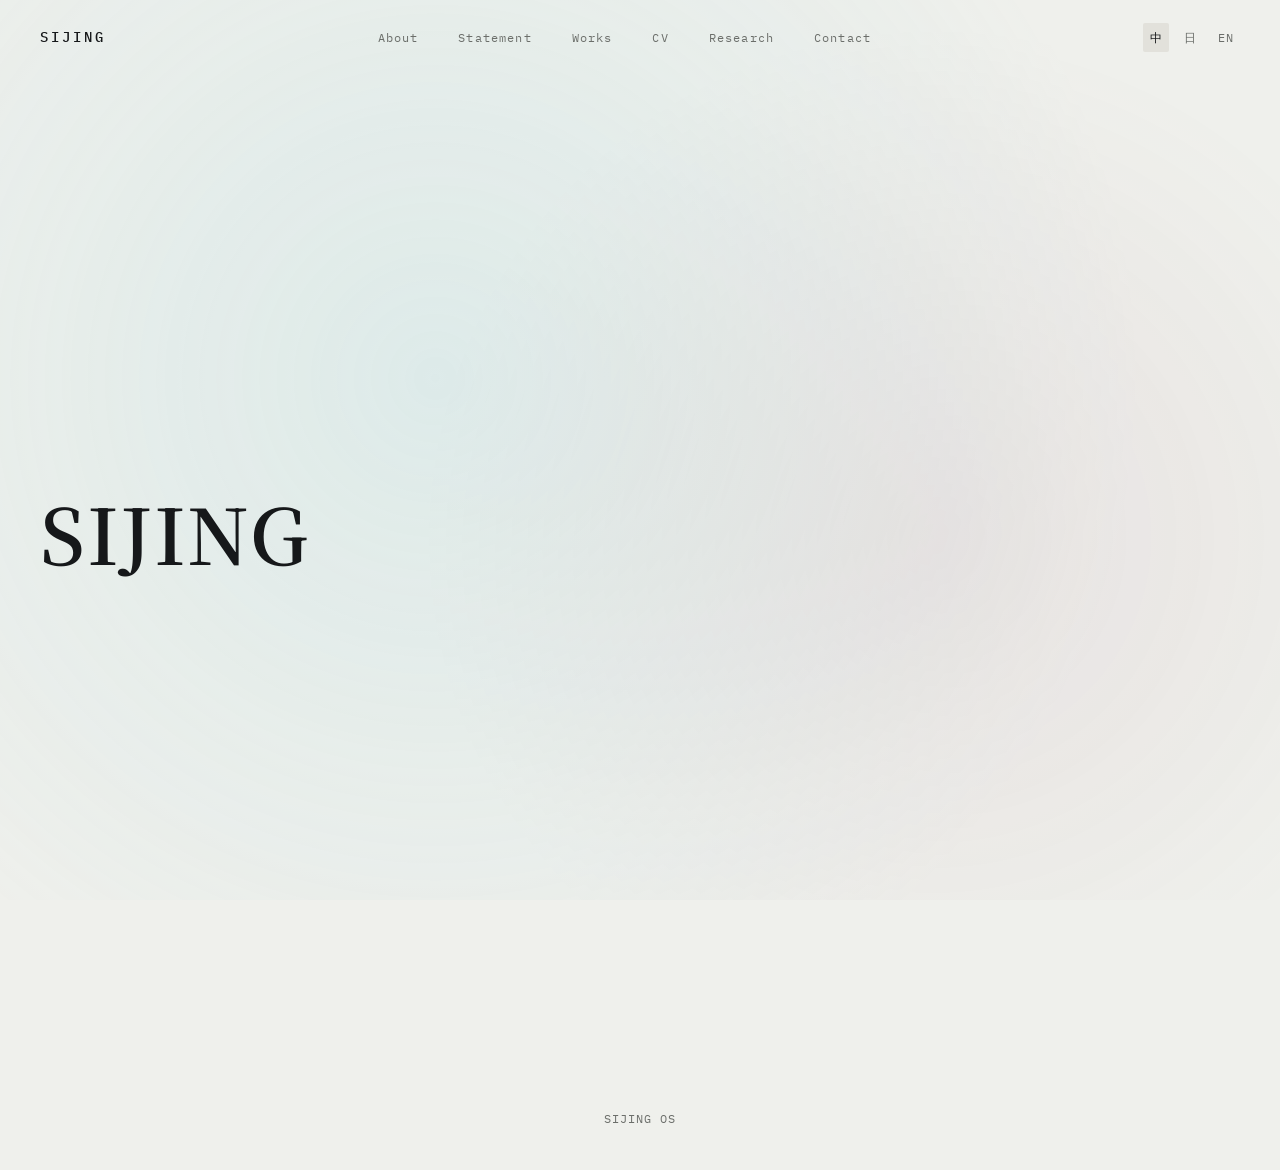
==== index.html @ f117e808 "Add files via upload" ====
<!DOCTYPE html>
<html lang="zh-CN" data-lang="zh">
<head>
<meta charset="UTF-8">
<meta name="viewport" content="width=device-width, initial-scale=1.0">
<title>SIJING</title>
<meta name="description" content="Artist portfolio — works, statement, CV and research.">
<link rel="icon" type="image/svg+xml" href="assets/favicon.svg">

<link rel="preconnect" href="https://fonts.googleapis.com">
<link rel="preconnect" href="https://fonts.gstatic.com" crossorigin>
<link href="https://fonts.googleapis.com/css2?family=Noto+Serif:wght@400;600;700&family=Noto+Serif+SC:wght@400;600;700&family=Noto+Serif+JP:wght@400;600;700&family=IBM+Plex+Mono:wght@400;500;600&display=swap" rel="stylesheet">
<link rel="stylesheet" href="style.css">
</head>
<body data-lang="zh">

<canvas id="horizon-field" aria-hidden="true"></canvas>

<header class="site-header">
  <a href="#/" class="site-mark">SIJING</a>

  <button class="nav-toggle" aria-label="Menu">
    <span></span><span></span><span></span>
  </button>

  <nav class="site-nav">
    <a href="#/about" data-route="about">About</a>
    <a href="#/statement" data-route="statement">Statement</a>
    <a href="#/works" data-route="works">Works</a>
    <a href="#/cv" data-route="cv">CV</a>
    <a href="#/research" data-route="research">Research</a>
    <a href="#/contact" data-route="contact">Contact</a>
  </nav>

  <div class="lang-switch">
    <button data-lang-btn="zh">中</button>
    <button data-lang-btn="jp">日</button>
    <button data-lang-btn="en">EN</button>
  </div>
</header>

<main id="view-root">

  <section data-view="home">
    <div class="container">
      <div class="hero" id="home-content"></div>
    </div>
  </section>

  <section data-view="about" hidden>
    <div class="container">
      <h1 class="view-heading eyebrow" data-i18n-heading="about"></h1>
      <div class="horizon-rule horizon-rule--tight"></div>
      <div class="prose" id="about-content"></div>
    </div>
  </section>

  <section data-view="statement" hidden>
    <div class="container">
      <h1 class="view-heading eyebrow" data-i18n-heading="statement"></h1>
      <div class="horizon-rule horizon-rule--tight"></div>
      <div class="prose" id="statement-content"></div>
    </div>
  </section>

  <section data-view="works" hidden>
    <div class="container">
      <h1 class="view-heading eyebrow" data-i18n-heading="works"></h1>
      <div class="horizon-rule horizon-rule--tight"></div>
      <div id="works-list"></div>
    </div>
  </section>

  <section data-view="work-detail" hidden>
    <div class="container">
      <div id="work-detail-content"></div>
    </div>
  </section>

  <section data-view="cv" hidden>
    <div class="container">
      <h1 class="view-heading eyebrow" data-i18n-heading="cv"></h1>
      <div class="horizon-rule horizon-rule--tight"></div>
      <div id="cv-list"></div>
    </div>
  </section>

  <section data-view="research" hidden>
    <div class="container">
      <h1 class="view-heading eyebrow" data-i18n-heading="research"></h1>
      <div class="horizon-rule horizon-rule--tight"></div>
      <div class="prose" id="research-content"></div>
    </div>
  </section>

  <section data-view="contact" hidden>
    <div class="container">
      <h1 class="view-heading eyebrow" data-i18n-heading="contact"></h1>
      <div class="horizon-rule horizon-rule--tight"></div>
      <div class="prose" id="contact-content"></div>
      <div class="contact-links" id="contact-links"></div>
    </div>
  </section>

</main>

<footer class="site-footer">SIJING OS</footer>

<script src="script.js"></script>
</body>
</html>
---- style.css ----
/* ==========================================================================
   SIJING — design tokens & stylesheet

   Reference weighting: 70% Sugimoto (quiet, grey, horizon lines, long
   exposure) / 20% teamLab (drifting light, gentle response to the cursor)
   / 10% Nara (one warm, hand-felt note against all the grey).

   The recurring "horizon line" — a thin rule with a soft glow at its
   center — is both the signature visual device AND a structural divider.
   It is used because Sugimoto's seascapes are literally a horizon line,
   not as decoration for its own sake.
   ========================================================================== */

:root {
  /* ---- color: 6 named tokens ---- */
  --ink: #16181A;          /* primary text — deep silver-gelatin black */
  --paper: #EFF0EC;        /* background — gallery-wall grey-white */
  --surface: #E2E1DB;      /* hairlines, cards, dividers */
  --mist: #6B6E6A;         /* secondary text / meta */
  --light: #8FD4DE;        /* teamLab note — decorative glow/gradient ONLY, never text */
  --warmth: #A15D75;       /* Nara note — sparing accent, active states, stamp */

  --ink-rgb: 22, 24, 26;
  --light-rgb: 143, 212, 222;
  --warmth-rgb: 161, 93, 117;

  /* ---- type ---- */
  --font-serif: "Noto Serif SC", "Noto Serif", serif;
  --font-mono: "IBM Plex Mono", ui-monospace, SFMono-Regular, Menlo, monospace;

  --text-xs: 0.72rem;
  --text-sm: 0.85rem;
  --text-base: 1rem;
  --text-md: 1.2rem;
  --text-lg: 1.6rem;
  --text-xl: clamp(1.9rem, 1.4rem + 2vw, 3rem);
  --text-2xl: clamp(2.6rem, 1.6rem + 4vw, 5.2rem);

  /* ---- space (generous, museum-quiet) ---- */
  --sp-1: 0.5rem;
  --sp-2: 1rem;
  --sp-3: 1.6rem;
  --sp-4: 2.5rem;
  --sp-5: 4rem;
  --sp-6: 6.5rem;
  --sp-7: 10rem;

  --measure: 34em;         /* comfortable reading width for prose */
  --container: 1360px;
  --header-h: 4.75rem;

  --ease: cubic-bezier(0.16, 1, 0.3, 1);
}

/* language-scoped serif so shared CJK ideographs use the right regional
   glyph shapes instead of borrowing Chinese-style forms for Japanese text */
[data-lang="jp"] { --font-serif: "Noto Serif JP", "Noto Serif", serif; }
[data-lang="en"] { --font-serif: "Noto Serif", "Noto Serif SC", serif; }

/* ==========================================================================
   Reset
   ========================================================================== */

*, *::before, *::after { box-sizing: border-box; }
html, body, h1, h2, h3, h4, p, dl, dd, dt, figure { margin: 0; }
html { -webkit-text-size-adjust: 100%; }
body {
  background: var(--paper);
  color: var(--ink);
  font-family: var(--font-serif);
  font-size: var(--text-base);
  line-height: 1.9;
  min-height: 100svh;
  -webkit-font-smoothing: antialiased;
}
img { display: block; max-width: 100%; }
a { color: inherit; text-decoration: none; }
button { font: inherit; color: inherit; background: none; border: 0; cursor: pointer; }
input, textarea, select { font: inherit; color: inherit; }
ul { list-style: none; padding: 0; }

:focus-visible {
  outline: 1.5px solid var(--warmth);
  outline-offset: 3px;
}

@media (prefers-reduced-motion: reduce) {
  *, *::before, *::after {
    animation-duration: 0.01ms !important;
    animation-iteration-count: 1 !important;
    transition-duration: 0.01ms !important;
    scroll-behavior: auto !important;
  }
}

/* ==========================================================================
   Utility type
   ========================================================================== */

.mono {
  font-family: var(--font-mono);
  letter-spacing: 0.08em;
  text-transform: uppercase;
}
[data-lang="zh"] .mono, [data-lang="jp"] .mono { letter-spacing: 0.02em; }

.eyebrow {
  font-family: var(--font-mono);
  font-size: var(--text-xs);
  color: var(--mist);
  letter-spacing: 0.14em;
  text-transform: uppercase;
}
[data-lang="zh"] .eyebrow, [data-lang="jp"] .eyebrow { letter-spacing: 0.04em; }

.prose { max-width: var(--measure); font-size: var(--text-md); }
.prose p { margin: 0 0 1.3em; }
.prose p:last-child { margin-bottom: 0; }
.prose h2, .prose h3 { font-weight: 600; margin: 1.6em 0 0.7em; line-height: 1.4; }

/* ==========================================================================
   Horizon field — the signature: a slow drifting light behind the page,
   and a thin glowing rule reused as the section divider.
   ========================================================================== */

#horizon-field {
  position: fixed;
  inset: 0;
  width: 100%;
  height: 100%;
  z-index: 0;
  pointer-events: none;
  opacity: 0.55;
}

.horizon-rule {
  position: relative;
  height: 1px;
  width: 100%;
  background: linear-gradient(
    to right,
    transparent 0%,
    var(--surface) 15%,
    var(--surface) 85%,
    transparent 100%
  );
  margin: var(--sp-5) 0;
}
.horizon-rule::after {
  content: "";
  position: absolute;
  left: 50%;
  top: 50%;
  width: 5px;
  height: 5px;
  background: var(--ink);
  border-radius: 50%;
  transform: translate(-50%, -50%);
}
.horizon-rule--tight { margin: var(--sp-3) 0; }

/* ==========================================================================
   Header / Nav
   ========================================================================== */

.site-header {
  position: sticky;
  top: 0;
  z-index: 40;
  display: flex;
  align-items: center;
  justify-content: space-between;
  height: var(--header-h);
  padding: 0 var(--sp-4);
  background: rgba(var(--ink-rgb), 0);
  backdrop-filter: blur(0px);
  border-bottom: 1px solid transparent;
  transition: background 0.4s var(--ease), border-color 0.4s var(--ease), backdrop-filter 0.4s var(--ease);
}
.site-header.is-scrolled {
  background: rgba(239, 240, 236, 0.82);
  backdrop-filter: blur(10px);
  border-bottom-color: var(--surface);
}

.site-mark {
  font-family: var(--font-mono);
  font-size: var(--text-sm);
  font-weight: 500;
  letter-spacing: 0.22em;
}

.site-nav {
  display: flex;
  gap: var(--sp-4);
}
.site-nav a {
  font-family: var(--font-mono);
  font-size: var(--text-xs);
  letter-spacing: 0.1em;
  color: var(--mist);
  position: relative;
  padding: 0.3em 0;
  transition: color 0.25s var(--ease);
}
.site-nav a:hover { color: var(--ink); }
.site-nav a.is-active { color: var(--ink); }
.site-nav a.is-active::after {
  content: "";
  position: absolute;
  left: 0; right: 0; bottom: -2px;
  height: 1px;
  background: var(--warmth);
}

.lang-switch {
  display: flex;
  align-items: center;
  gap: var(--sp-1);
  font-family: var(--font-mono);
  font-size: var(--text-xs);
}
.lang-switch button {
  padding: 0.35em 0.6em;
  color: var(--mist);
  letter-spacing: 0.04em;
  border-radius: 2px;
  transition: color 0.2s var(--ease), background 0.2s var(--ease);
}
.lang-switch button:hover { color: var(--ink); }
.lang-switch button.is-active { color: var(--ink); background: var(--surface); }

.nav-toggle {
  display: none;
  flex-direction: column;
  gap: 4px;
  padding: 0.5em;
}
.nav-toggle span { width: 20px; height: 1px; background: var(--ink); display: block; }

/* ==========================================================================
   Layout shell
   ========================================================================== */

main#view-root {
  position: relative;
  z-index: 1;
  min-height: calc(100svh - var(--header-h));
}

.container {
  max-width: var(--container);
  margin: 0 auto;
  padding: 0 var(--sp-4);
}

[data-view] { padding: var(--sp-5) 0 var(--sp-6); }
[data-view][hidden] { display: none; }

.site-footer {
  position: relative;
  z-index: 1;
  padding: var(--sp-4);
  text-align: center;
  color: var(--mist);
  font-family: var(--font-mono);
  font-size: var(--text-xs);
  letter-spacing: 0.08em;
}

/* ==========================================================================
   Home
   ========================================================================== */

.hero {
  min-height: calc(100svh - var(--header-h));
  display: flex;
  flex-direction: column;
  justify-content: center;
  gap: var(--sp-4);
}
.hero-image {
  width: 100%;
  max-height: 46vh;
  object-fit: cover;
  margin-bottom: var(--sp-3);
}
.hero-name {
  font-size: var(--text-2xl);
  font-weight: 600;
  letter-spacing: 0.02em;
  line-height: 1.05;
}
.hero-tagline {
  max-width: var(--measure);
  color: var(--mist);
  font-size: var(--text-md);
}
.hero-tagline p { margin: 0; }

/* ==========================================================================
   Works — grid grouped by year
   ========================================================================== */

.works-year-group { margin-bottom: var(--sp-6); }
.works-year-heading {
  display: flex;
  align-items: baseline;
  gap: var(--sp-3);
  margin-bottom: var(--sp-4);
}
.works-year-heading .year-num {
  font-family: var(--font-mono);
  font-size: var(--text-lg);
  font-weight: 500;
}
.works-year-heading .horizon-rule { margin: 0; flex: 1; }

.works-grid {
  display: grid;
  grid-template-columns: repeat(auto-fill, minmax(250px, 1fr));
  gap: var(--sp-4) var(--sp-3);
}

.work-card { display: block; }
.work-card-frame {
  position: relative;
  aspect-ratio: 4 / 5;
  overflow: hidden;
  background: var(--surface);
}
.work-card-frame img {
  width: 100%; height: 100%;
  object-fit: cover;
  transition: transform 0.7s var(--ease);
}
.work-card:hover .work-card-frame img { transform: scale(1.035); }

.work-card-sold {
  position: absolute;
  top: var(--sp-2);
  right: var(--sp-2);
  font-family: var(--font-mono);
  font-size: var(--text-xs);
  letter-spacing: 0.14em;
  color: var(--warmth);
  background: rgba(239, 240, 236, 0.88);
  padding: 0.25em 0.6em;
  border: 1px solid var(--warmth);
}

.work-card-caption {
  margin-top: var(--sp-2);
  display: flex;
  justify-content: space-between;
  gap: var(--sp-2);
  font-size: var(--text-sm);
}
.work-card-caption .title { font-family: var(--font-serif); }
.work-card-caption .year { font-family: var(--font-mono); color: var(--mist); font-size: var(--text-xs); }

.empty-state {
  padding: var(--sp-5) 0;
  color: var(--mist);
}
.empty-state a { color: var(--warmth); text-decoration: underline; text-underline-offset: 3px; }

/* ==========================================================================
   Work detail
   ========================================================================== */

.work-detail {
  display: grid;
  grid-template-columns: 1.3fr 1fr;
  gap: var(--sp-5);
  align-items: start;
}
.work-detail-image { position: relative; }
.work-detail-image img { width: 100%; }
.work-detail-back {
  display: inline-block;
  margin-bottom: var(--sp-4);
  font-family: var(--font-mono);
  font-size: var(--text-xs);
  letter-spacing: 0.08em;
  color: var(--mist);
}
.work-detail-back:hover { color: var(--ink); }

.work-detail-title { font-size: var(--text-xl); font-weight: 600; line-height: 1.15; margin-bottom: var(--sp-3); }
.work-detail-meta { margin-bottom: var(--sp-4); }
.work-detail-meta .row {
  display: flex;
  gap: var(--sp-3);
  padding: 0.55em 0;
  border-bottom: 1px solid var(--surface);
  font-size: var(--text-sm);
}
.work-detail-meta .row .label {
  font-family: var(--font-mono);
  color: var(--mist);
  min-width: 7em;
  font-size: var(--text-xs);
  letter-spacing: 0.1em;
  padding-top: 0.2em;
}
.work-detail-status {
  display: inline-block;
  margin-bottom: var(--sp-4);
  font-family: var(--font-mono);
  font-size: var(--text-xs);
  letter-spacing: 0.14em;
  color: var(--warmth);
  border: 1px solid var(--warmth);
  padding: 0.3em 0.7em;
}

/* ==========================================================================
   CV
   ========================================================================== */

.cv-year-group { margin-bottom: var(--sp-4); }
.cv-year-group .year-num {
  font-family: var(--font-mono);
  font-size: var(--text-md);
  color: var(--mist);
  margin-bottom: var(--sp-2);
  display: block;
}
.cv-entry {
  display: grid;
  grid-template-columns: 1fr auto;
  gap: var(--sp-2);
  padding: var(--sp-2) 0;
  border-bottom: 1px solid var(--surface);
  align-items: baseline;
}
.cv-entry .title { font-size: var(--text-md); }
.cv-entry .location { color: var(--mist); font-size: var(--text-sm); }
.cv-entry .category {
  font-family: var(--font-mono);
  font-size: var(--text-xs);
  letter-spacing: 0.1em;
  color: var(--mist);
  white-space: nowrap;
}

/* ==========================================================================
   Contact
   ========================================================================== */

.contact-links { margin-top: var(--sp-4); display: flex; flex-direction: column; gap: var(--sp-1); }
.contact-links a {
  font-family: var(--font-mono);
  font-size: var(--text-sm);
  color: var(--ink);
  border-bottom: 1px solid var(--surface);
  padding-bottom: 0.2em;
  width: fit-content;
  transition: border-color 0.2s var(--ease), color 0.2s var(--ease);
}
.contact-links a:hover { border-color: var(--warmth); color: var(--warmth); }

/* ==========================================================================
   Responsive
   ========================================================================== */

@media (max-width: 860px) {
  .work-detail { grid-template-columns: 1fr; }
}

@media (max-width: 720px) {
  .site-nav { display: none; }
  .nav-toggle { display: flex; }
  .site-header { padding: 0 var(--sp-3); }

  .site-nav.is-open {
    display: flex;
    flex-direction: column;
    position: absolute;
    top: var(--header-h);
    left: 0; right: 0;
    background: var(--paper);
    border-bottom: 1px solid var(--surface);
    padding: var(--sp-2) var(--sp-3) var(--sp-4);
    gap: var(--sp-2);
  }
  .container { padding: 0 var(--sp-3); }
  [data-view] { padding: var(--sp-4) 0 var(--sp-5); }
  .works-grid { grid-template-columns: repeat(auto-fill, minmax(160px, 1fr)); gap: var(--sp-3) var(--sp-2); }
}

/* ==========================================================================
   Admin (upload.html) — same tokens, plain working-tool layout
   ========================================================================== */

.admin-shell { position: relative; z-index: 1; max-width: 880px; margin: 0 auto; padding: var(--sp-4) var(--sp-3) var(--sp-6); }

.admin-header { display: flex; align-items: baseline; justify-content: space-between; margin-bottom: var(--sp-2); flex-wrap: wrap; gap: var(--sp-1); }
.admin-title { font-size: var(--text-lg); font-weight: 600; }
.admin-status { font-family: var(--font-mono); font-size: var(--text-xs); letter-spacing: 0.06em; }
.admin-status[data-state="ok"] { color: #4C7A5B; }
.admin-status[data-state="error"] { color: var(--warmth); }
.admin-status[data-state="unset"] { color: var(--mist); }

.admin-tabs {
  display: flex;
  gap: var(--sp-1);
  overflow-x: auto;
  border-bottom: 1px solid var(--surface);
  margin: var(--sp-3) 0 var(--sp-4);
}
.admin-tab {
  font-family: var(--font-mono);
  font-size: var(--text-xs);
  letter-spacing: 0.08em;
  color: var(--mist);
  padding: var(--sp-2) var(--sp-2);
  border-bottom: 2px solid transparent;
  white-space: nowrap;
}
.admin-tab.is-active { color: var(--ink); border-bottom-color: var(--warmth); }

.admin-panel[hidden] { display: none; }

.admin-card {
  background: #fff;
  border: 1px solid var(--surface);
  padding: var(--sp-3);
  margin-bottom: var(--sp-3);
}

.field { margin-bottom: var(--sp-3); }
.field label {
  display: block;
  font-family: var(--font-mono);
  font-size: var(--text-xs);
  letter-spacing: 0.06em;
  color: var(--mist);
  margin-bottom: 0.5em;
}
.field input[type="text"],
.field input[type="password"],
.field input[type="email"],
.field input[type="url"],
.field select,
.field textarea {
  width: 100%;
  border: 1px solid var(--surface);
  background: var(--paper);
  padding: 0.7em 0.8em;
  font-size: var(--text-sm);
  font-family: var(--font-serif);
}
.field textarea { min-height: 6em; resize: vertical; }
.field-hint { font-size: var(--text-xs); color: var(--mist); margin-top: 0.4em; }
.field-row { display: grid; grid-template-columns: 1fr 1fr; gap: var(--sp-2); }
@media (max-width: 560px) { .field-row { grid-template-columns: 1fr; } }

.radio-group { display: flex; gap: var(--sp-3); }
.radio-group label { display: flex; align-items: center; gap: 0.4em; font-family: var(--font-serif); font-size: var(--text-sm); color: var(--ink); text-transform: none; letter-spacing: 0; }

.lang-tabs { display: flex; gap: 0.4em; margin-bottom: var(--sp-2); }
.lang-tab {
  font-family: var(--font-mono);
  font-size: var(--text-xs);
  padding: 0.35em 0.8em;
  border: 1px solid var(--surface);
  color: var(--mist);
}
.lang-tab.is-active { color: var(--ink); border-color: var(--ink); }
.lang-panel[hidden] { display: none; }

.rte-toolbar { display: flex; gap: 0.3em; margin-bottom: 0.5em; }
.rte-toolbar button {
  border: 1px solid var(--surface);
  min-width: 2em;
  padding: 0.3em 0.6em;
  font-size: var(--text-sm);
}
.rte-toolbar button:hover { border-color: var(--ink); }
.rte-editor {
  border: 1px solid var(--surface);
  min-height: 10em;
  padding: var(--sp-2);
  font-size: var(--text-sm);
  line-height: 1.8;
}
.rte-editor p { margin: 0 0 1em; }

.btn {
  display: inline-block;
  font-family: var(--font-mono);
  font-size: var(--text-xs);
  letter-spacing: 0.08em;
  padding: 0.85em 1.6em;
  border: 1px solid var(--ink);
  color: var(--ink);
  transition: background 0.2s var(--ease), color 0.2s var(--ease);
}
.btn:hover { background: var(--ink); color: var(--paper); }
.btn.btn-primary { background: var(--ink); color: var(--paper); }
.btn.btn-primary:hover { background: var(--warmth); border-color: var(--warmth); }
.btn.btn-ghost { border-color: var(--surface); color: var(--mist); }
.btn.btn-ghost:hover { border-color: var(--ink); color: var(--ink); background: none; }
.btn.btn-danger { border-color: var(--warmth); color: var(--warmth); }
.btn.btn-danger:hover { background: var(--warmth); color: #fff; }
.btn[disabled] { opacity: 0.45; cursor: not-allowed; pointer-events: none; }

.btn-row { display: flex; gap: var(--sp-2); align-items: center; flex-wrap: wrap; }

.image-drop {
  border: 1px dashed var(--surface);
  padding: var(--sp-3);
  text-align: center;
  cursor: pointer;
  color: var(--mist);
  font-size: var(--text-sm);
}
.image-drop:hover { border-color: var(--ink); color: var(--ink); }
.image-preview { max-height: 240px; margin-top: var(--sp-2); }

.entry-list { margin-top: var(--sp-2); }
.entry-row {
  display: flex;
  align-items: center;
  gap: var(--sp-2);
  padding: var(--sp-2) 0;
  border-bottom: 1px solid var(--surface);
}
.entry-row img { width: 48px; height: 48px; object-fit: cover; flex-shrink: 0; background: var(--surface); }
.entry-row .info { flex: 1; min-width: 0; }
.entry-row .info .t { font-size: var(--text-sm); white-space: nowrap; overflow: hidden; text-overflow: ellipsis; }
.entry-row .info .m { font-family: var(--font-mono); font-size: var(--text-xs); color: var(--mist); }
.entry-row .actions { display: flex; gap: 0.4em; }
.entry-row .actions button { font-family: var(--font-mono); font-size: var(--text-xs); color: var(--mist); padding: 0.3em 0.5em; }
.entry-row .actions button:hover { color: var(--ink); }

.toast {
  position: fixed;
  left: 50%;
  bottom: var(--sp-4);
  transform: translateX(-50%) translateY(12px);
  background: var(--ink);
  color: var(--paper);
  padding: 0.9em 1.4em;
  font-family: var(--font-mono);
  font-size: var(--text-xs);
  letter-spacing: 0.04em;
  opacity: 0;
  pointer-events: none;
  transition: opacity 0.3s var(--ease), transform 0.3s var(--ease);
  z-index: 100;
  max-width: 90vw;
}
.toast.is-visible { opacity: 1; transform: translateX(-50%) translateY(0); pointer-events: auto; }
.toast[data-kind="error"] { background: var(--warmth); }

.help-details { margin-bottom: var(--sp-3); font-size: var(--text-sm); }
.help-details summary { cursor: pointer; font-family: var(--font-mono); font-size: var(--text-xs); letter-spacing: 0.06em; color: var(--mist); }
.help-details[open] summary { color: var(--ink); margin-bottom: 0.6em; }
.help-details ol { padding-left: 1.3em; list-style: decimal; }
.help-details li { margin-bottom: 0.5em; }
.help-details code { font-family: var(--font-mono); background: var(--surface); padding: 0.1em 0.4em; font-size: 0.92em; }
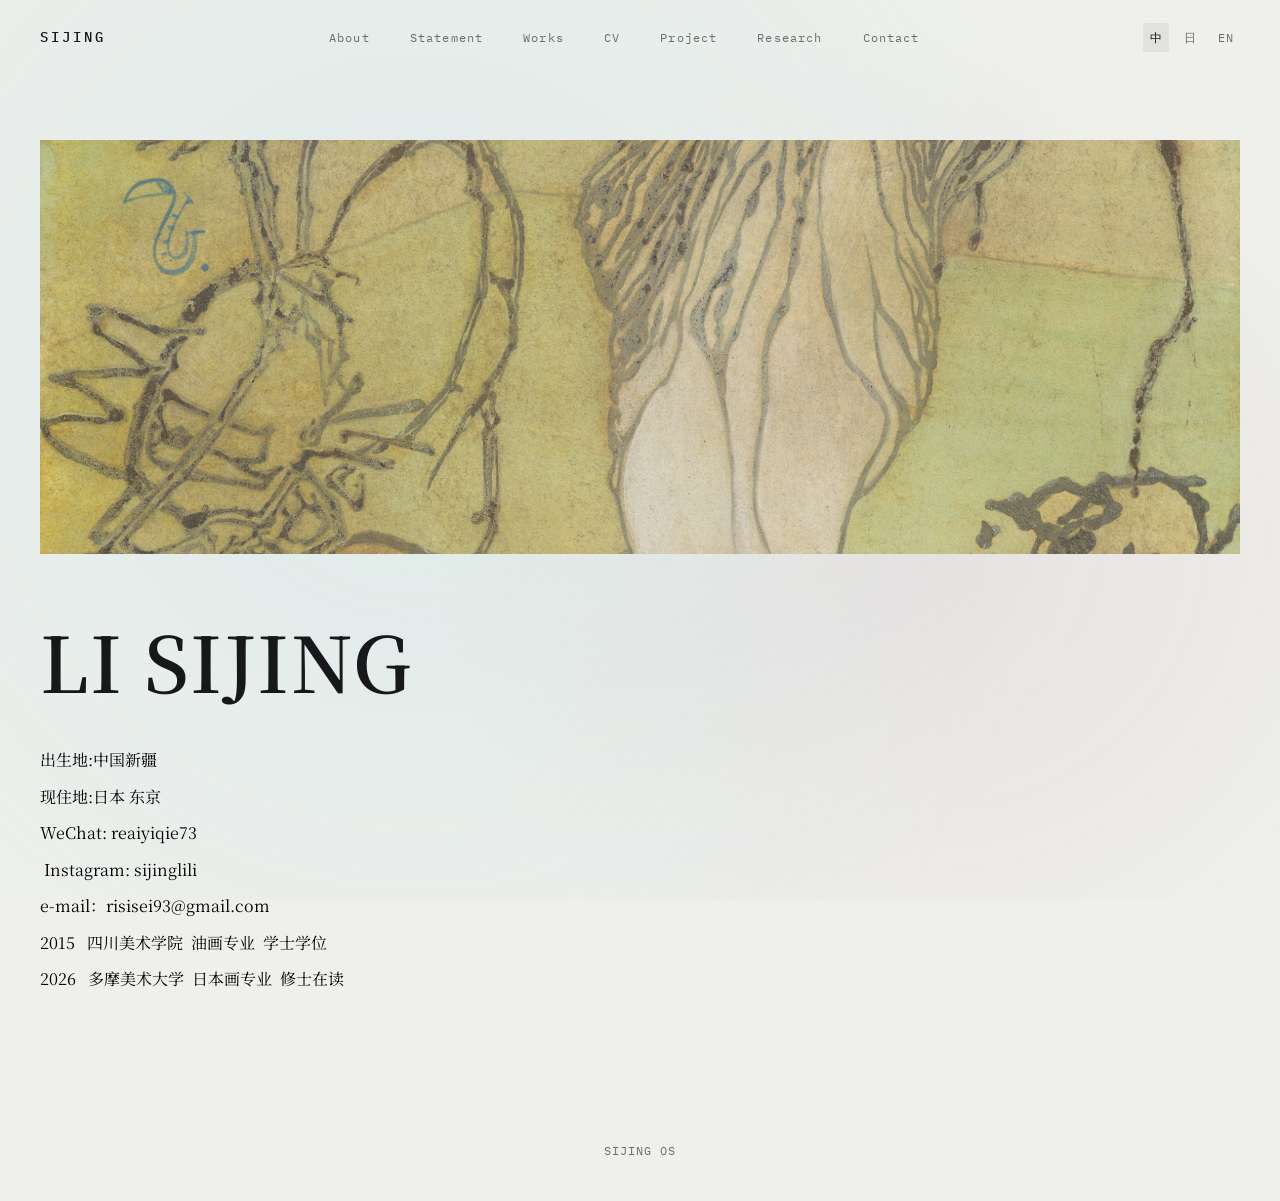
==== commit 3b70eba5: "Add files via upload" ====
--- a/index.html
+++ b/index.html
@@ -28,6 +28,7 @@
     <a href="#/statement" data-route="statement">Statement</a>
     <a href="#/works" data-route="works">Works</a>
     <a href="#/cv" data-route="cv">CV</a>
+    <a href="#/project" data-route="project">Project</a>
     <a href="#/research" data-route="research">Research</a>
     <a href="#/contact" data-route="contact">Contact</a>
   </nav>
@@ -81,7 +82,17 @@
     <div class="container">
       <h1 class="view-heading eyebrow" data-i18n-heading="cv"></h1>
       <div class="horizon-rule horizon-rule--tight"></div>
+      <div id="cv-gallery"></div>
       <div id="cv-list"></div>
+    </div>
+  </section>
+
+  <section data-view="project" hidden>
+    <div class="container">
+      <h1 class="view-heading eyebrow" data-i18n-heading="project"></h1>
+      <div class="horizon-rule horizon-rule--tight"></div>
+      <div id="project-intro"></div>
+      <div id="project-entries"></div>
     </div>
   </section>
 
--- a/style.css
+++ b/style.css
@@ -325,7 +325,7 @@
 .work-card { display: block; }
 .work-card-frame {
   position: relative;
-  aspect-ratio: 4 / 5;
+  aspect-ratio: 4 / 5; /* fallback before the image loads; JS then matches the image's real ratio so landscape works are never cropped */
   overflow: hidden;
   background: var(--surface);
 }
@@ -413,6 +413,92 @@
   color: var(--warmth);
   border: 1px solid var(--warmth);
   padding: 0.3em 0.7em;
+}
+
+/* ==========================================================================
+   Generic image gallery — used by creative process, About/Statement/CV/
+   Research/Contact page images, and the long-term project section.
+   ========================================================================== */
+
+.work-process { margin-top: var(--sp-5); }
+.work-process-text { margin-bottom: var(--sp-4); }
+
+.gallery-grid {
+  display: grid;
+  grid-template-columns: repeat(auto-fill, minmax(220px, 1fr));
+  gap: var(--sp-3);
+  margin: var(--sp-3) 0 var(--sp-4);
+}
+.gallery-image {
+  display: block;
+  aspect-ratio: 4 / 3; /* fallback before the image loads and sets its real ratio */
+  overflow: hidden;
+  background: var(--surface);
+}
+.gallery-image img {
+  width: 100%; height: 100%;
+  object-fit: cover;
+  transition: transform 0.5s var(--ease);
+}
+.gallery-image:hover img { transform: scale(1.04); }
+
+@media (max-width: 720px) {
+  .gallery-grid { grid-template-columns: repeat(auto-fill, minmax(140px, 1fr)); gap: var(--sp-2); }
+}
+
+.process-videos {
+  display: flex;
+  flex-direction: column;
+  gap: var(--sp-3);
+  margin-top: var(--sp-3);
+}
+.process-video {
+  width: 100%;
+  max-height: 560px;
+  background: #000;
+}
+.process-video-embed {
+  position: relative;
+  width: 100%;
+  padding-top: 56.25%;
+  background: #000;
+}
+.process-video-embed iframe {
+  position: absolute;
+  inset: 0;
+  width: 100%;
+  height: 100%;
+  border: 0;
+}
+.process-video-link {
+  display: inline-block;
+  color: var(--warmth);
+  border-bottom: 1px solid var(--warmth);
+  padding-bottom: 0.2em;
+  width: fit-content;
+}
+.process-video-link:hover { color: var(--ink); border-color: var(--ink); }
+
+/* ==========================================================================
+   Long-term project — intro + running feed of dated entries
+   ========================================================================== */
+
+.project-entry {
+  margin-bottom: var(--sp-6);
+  padding-bottom: var(--sp-5);
+  border-bottom: 1px solid var(--surface);
+}
+.project-entry:last-child { border-bottom: 0; margin-bottom: 0; padding-bottom: 0; }
+.project-entry-date {
+  font-size: var(--text-xs);
+  letter-spacing: 0.1em;
+  color: var(--warmth);
+  margin-bottom: var(--sp-1);
+}
+.project-entry-title {
+  font-size: var(--text-lg);
+  font-weight: 600;
+  margin-bottom: var(--sp-2);
 }
 
 /* ==========================================================================
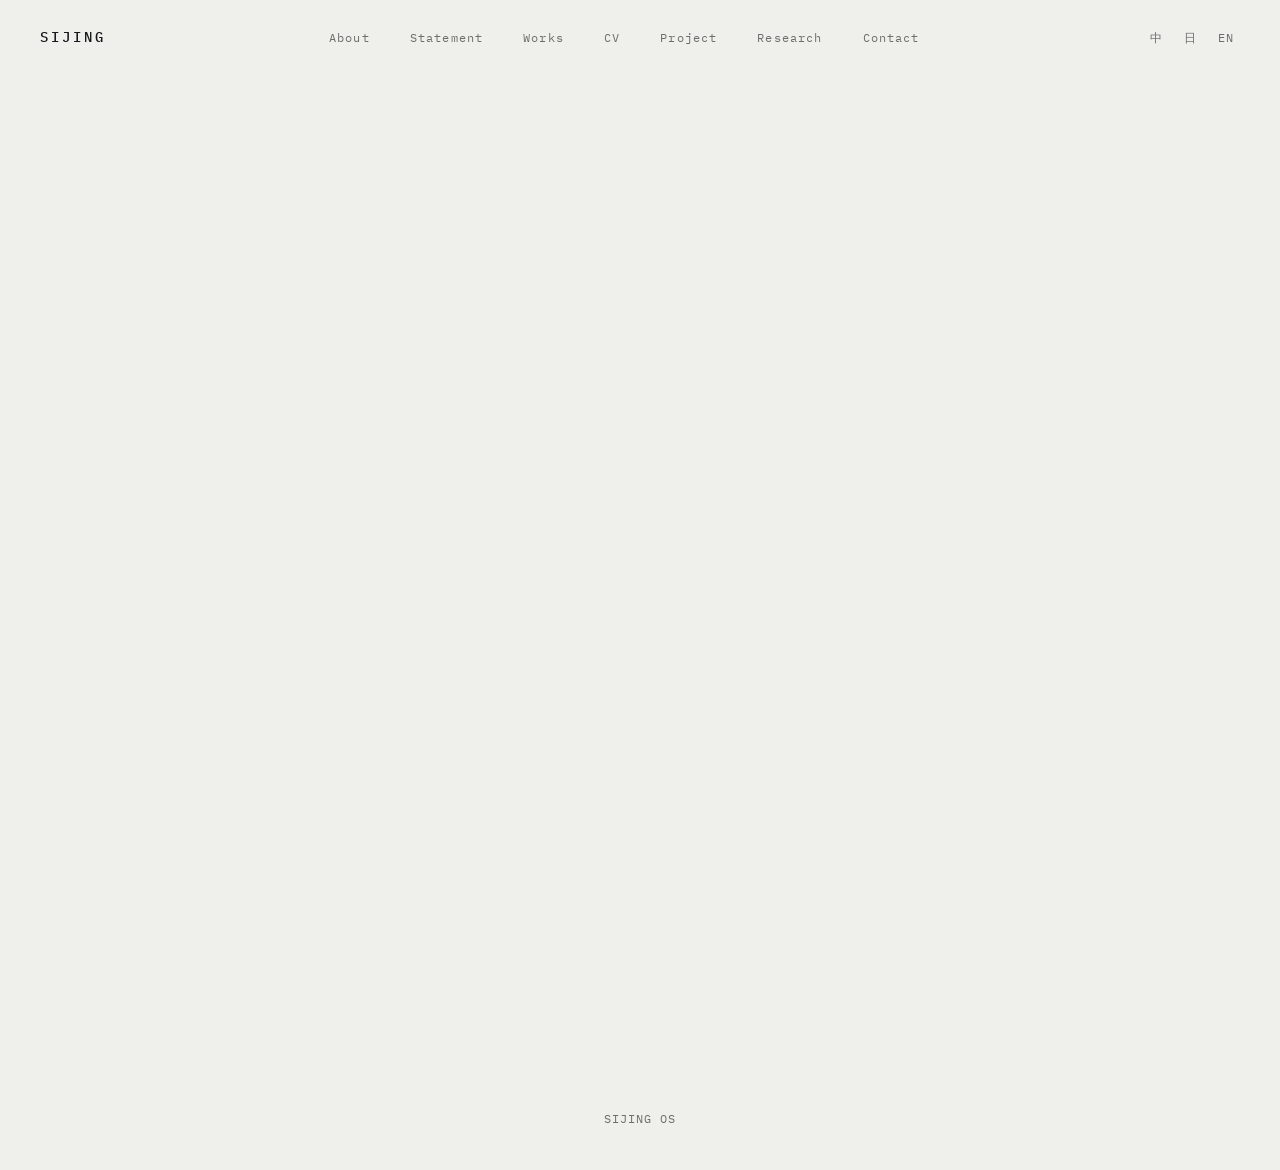
==== commit f29cde1f: "Add files via upload" ====
--- a/index.html
+++ b/index.html
@@ -110,6 +110,28 @@
       <div class="horizon-rule horizon-rule--tight"></div>
       <div class="prose" id="contact-content"></div>
       <div class="contact-links" id="contact-links"></div>
+
+      <div class="horizon-rule"></div>
+      <form id="contact-message-form" class="message-form" novalidate>
+        <div class="field">
+          <label data-i18n-label="name" for="msg-name"></label>
+          <input type="text" id="msg-name" name="name" required>
+        </div>
+        <div class="field">
+          <label data-i18n-label="email" for="msg-email"></label>
+          <input type="email" id="msg-email" name="email" required>
+        </div>
+        <div class="field">
+          <label data-i18n-label="subject" for="msg-subject"></label>
+          <input type="text" id="msg-subject" name="subject">
+        </div>
+        <div class="field">
+          <label data-i18n-label="message" for="msg-message"></label>
+          <textarea id="msg-message" name="message" required></textarea>
+        </div>
+        <button type="submit" class="btn btn-primary" id="contact-message-submit" data-i18n-label="submit"></button>
+        <p class="message-form-status" id="contact-message-status" role="status"></p>
+      </form>
     </div>
   </section>
 
--- a/style.css
+++ b/style.css
@@ -316,6 +316,14 @@
 }
 .works-year-heading .horizon-rule { margin: 0; flex: 1; }
 
+.works-series-heading {
+  font-size: var(--text-xs);
+  letter-spacing: 0.1em;
+  color: var(--warmth);
+  margin: 0 0 var(--sp-2);
+}
+.works-series-heading:not(:first-child) { margin-top: var(--sp-3); }
+
 .works-grid {
   display: grid;
   grid-template-columns: repeat(auto-fill, minmax(250px, 1fr));
@@ -441,6 +449,13 @@
   transition: transform 0.5s var(--ease);
 }
 .gallery-image:hover img { transform: scale(1.04); }
+
+.gallery-item { display: flex; flex-direction: column; gap: 0.4em; }
+.gallery-caption {
+  font-size: var(--text-xs);
+  color: var(--mist);
+  line-height: 1.5;
+}
 
 @media (max-width: 720px) {
   .gallery-grid { grid-template-columns: repeat(auto-fill, minmax(140px, 1fr)); gap: var(--sp-2); }
@@ -546,6 +561,15 @@
   transition: border-color 0.2s var(--ease), color 0.2s var(--ease);
 }
 .contact-links a:hover { border-color: var(--warmth); color: var(--warmth); }
+
+.message-form { max-width: var(--measure); margin-top: var(--sp-4); }
+.message-form-status {
+  margin-top: var(--sp-2);
+  font-size: var(--text-sm);
+  color: var(--mist);
+}
+.message-form-status[data-state="ok"] { color: #4C7A5B; }
+.message-form-status[data-state="error"] { color: var(--warmth); }
 
 /* ==========================================================================
    Responsive
@@ -722,6 +746,36 @@
 .entry-row .actions button { font-family: var(--font-mono); font-size: var(--text-xs); color: var(--mist); padding: 0.3em 0.5em; }
 .entry-row .actions button:hover { color: var(--ink); }
 
+.captioned-item {
+  border-bottom: 1px solid var(--surface);
+  padding: var(--sp-2) 0;
+}
+.captioned-item:last-child { border-bottom: 0; }
+.captioned-item-top {
+  display: flex;
+  align-items: center;
+  gap: var(--sp-2);
+  margin-bottom: 0.5em;
+}
+.captioned-item-top img { width: 56px; height: 56px; object-fit: cover; background: var(--surface); flex-shrink: 0; }
+.captioned-item-top button {
+  margin-left: auto;
+  font-family: var(--font-mono);
+  font-size: var(--text-xs);
+  color: var(--mist);
+  padding: 0.3em 0.5em;
+}
+.captioned-item-top button:hover { color: var(--ink); }
+.caption-inputs { display: flex; flex-direction: column; gap: 0.4em; }
+.caption-inputs input {
+  width: 100%;
+  border: 1px solid var(--surface);
+  background: var(--paper);
+  padding: 0.5em 0.7em;
+  font-size: var(--text-xs);
+  font-family: var(--font-serif);
+}
+
 .toast {
   position: fixed;
   left: 50%;
